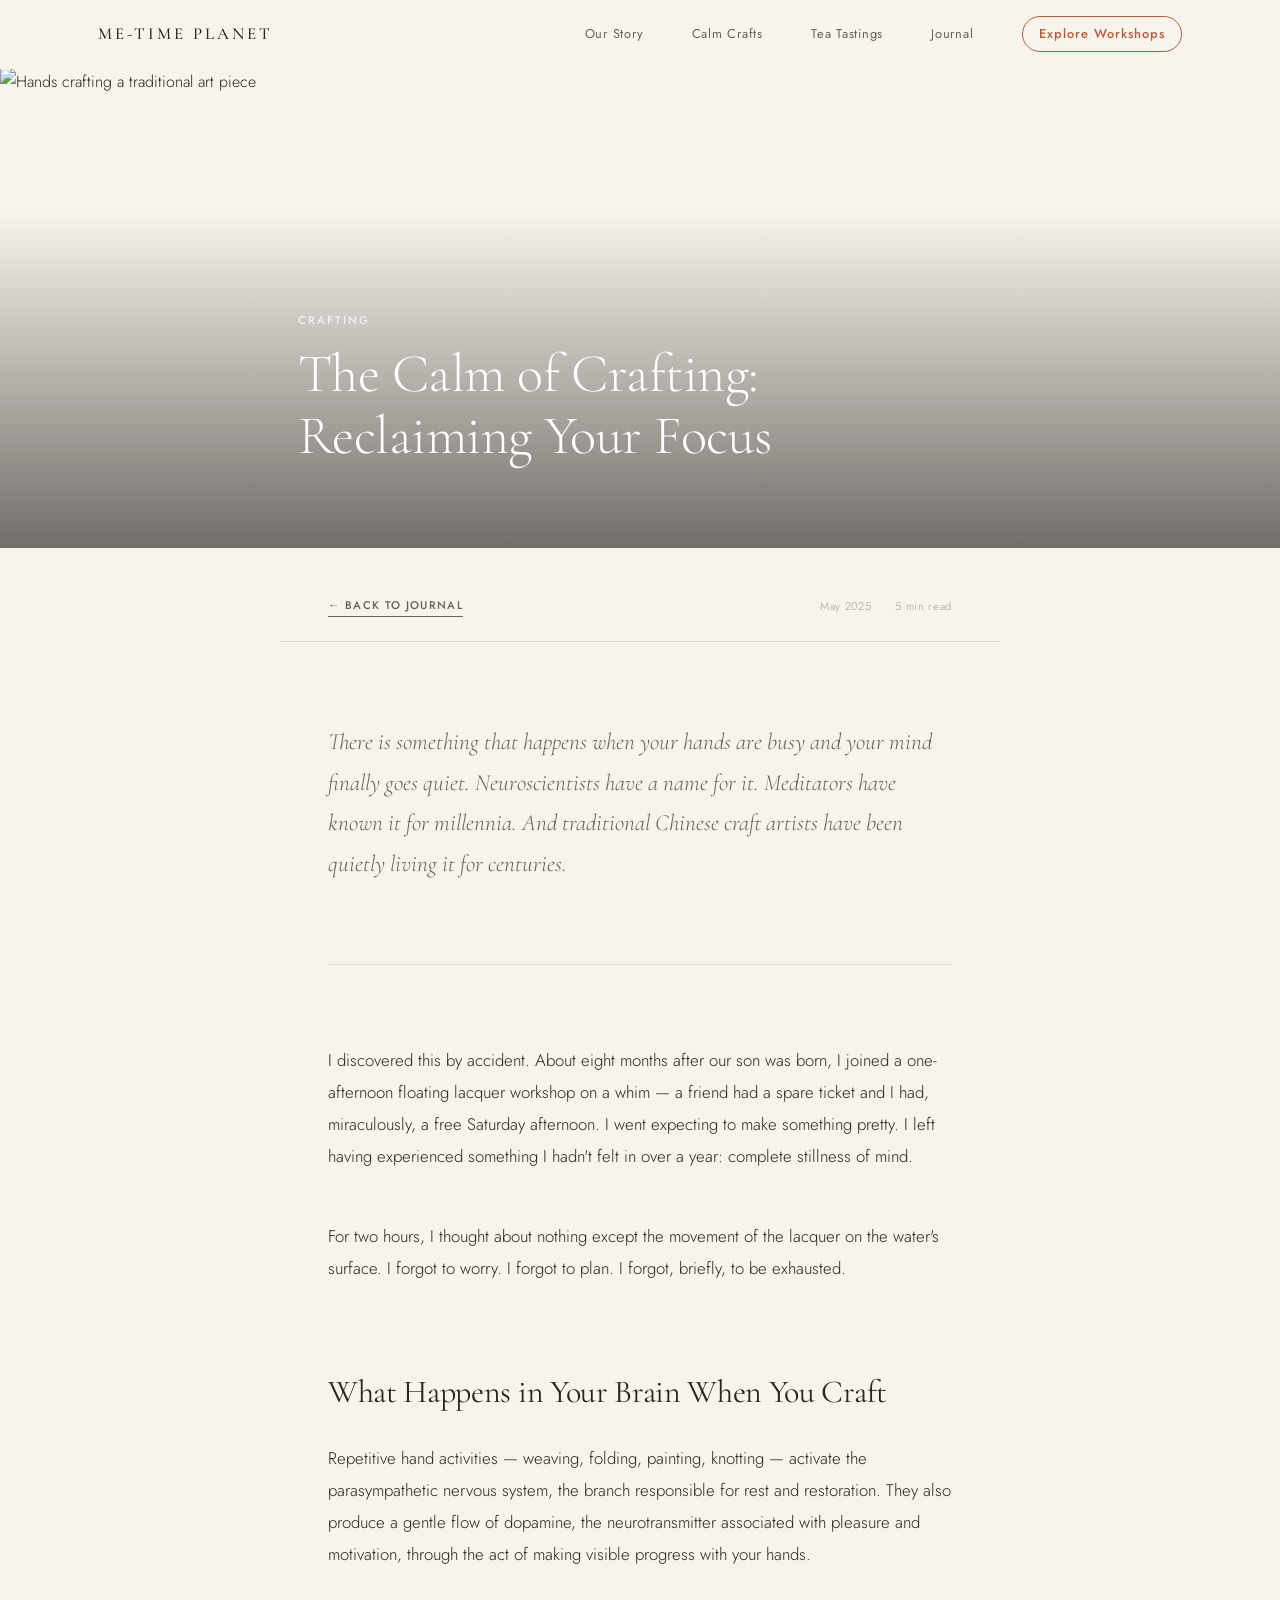
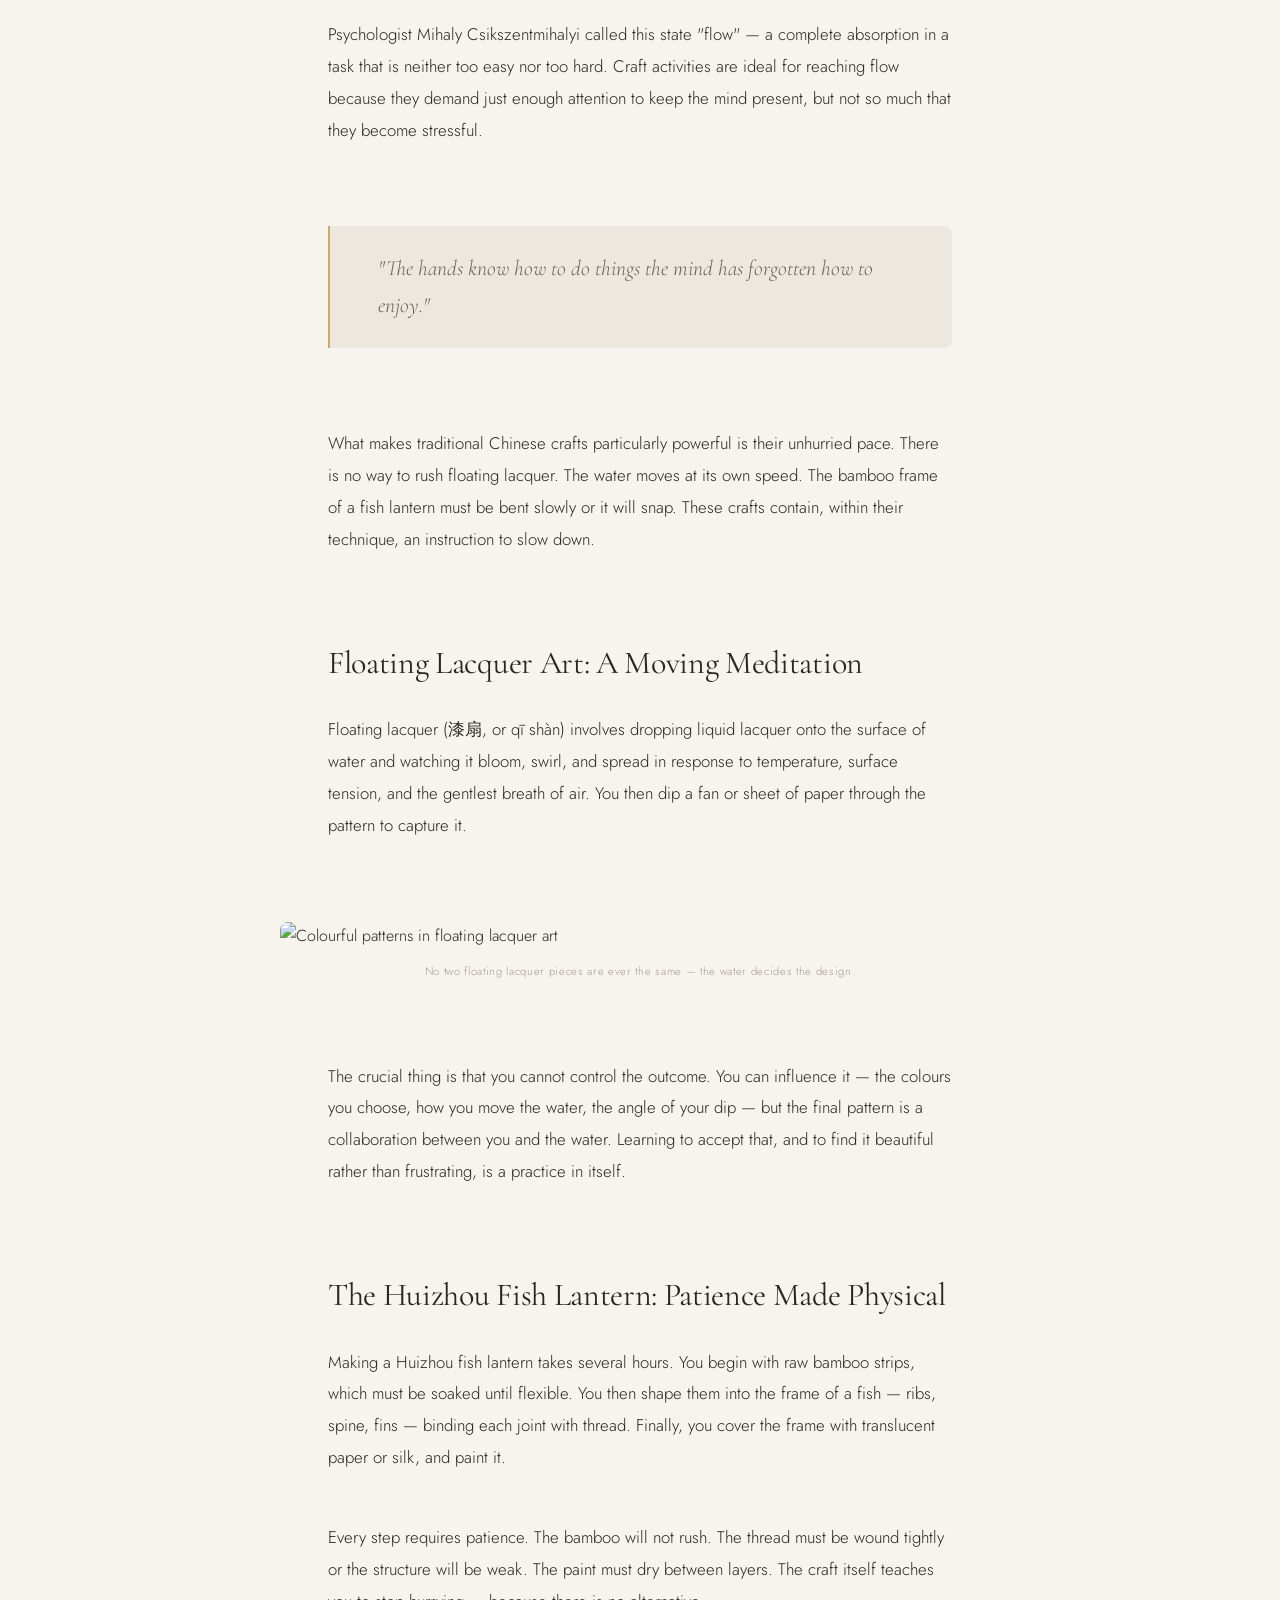
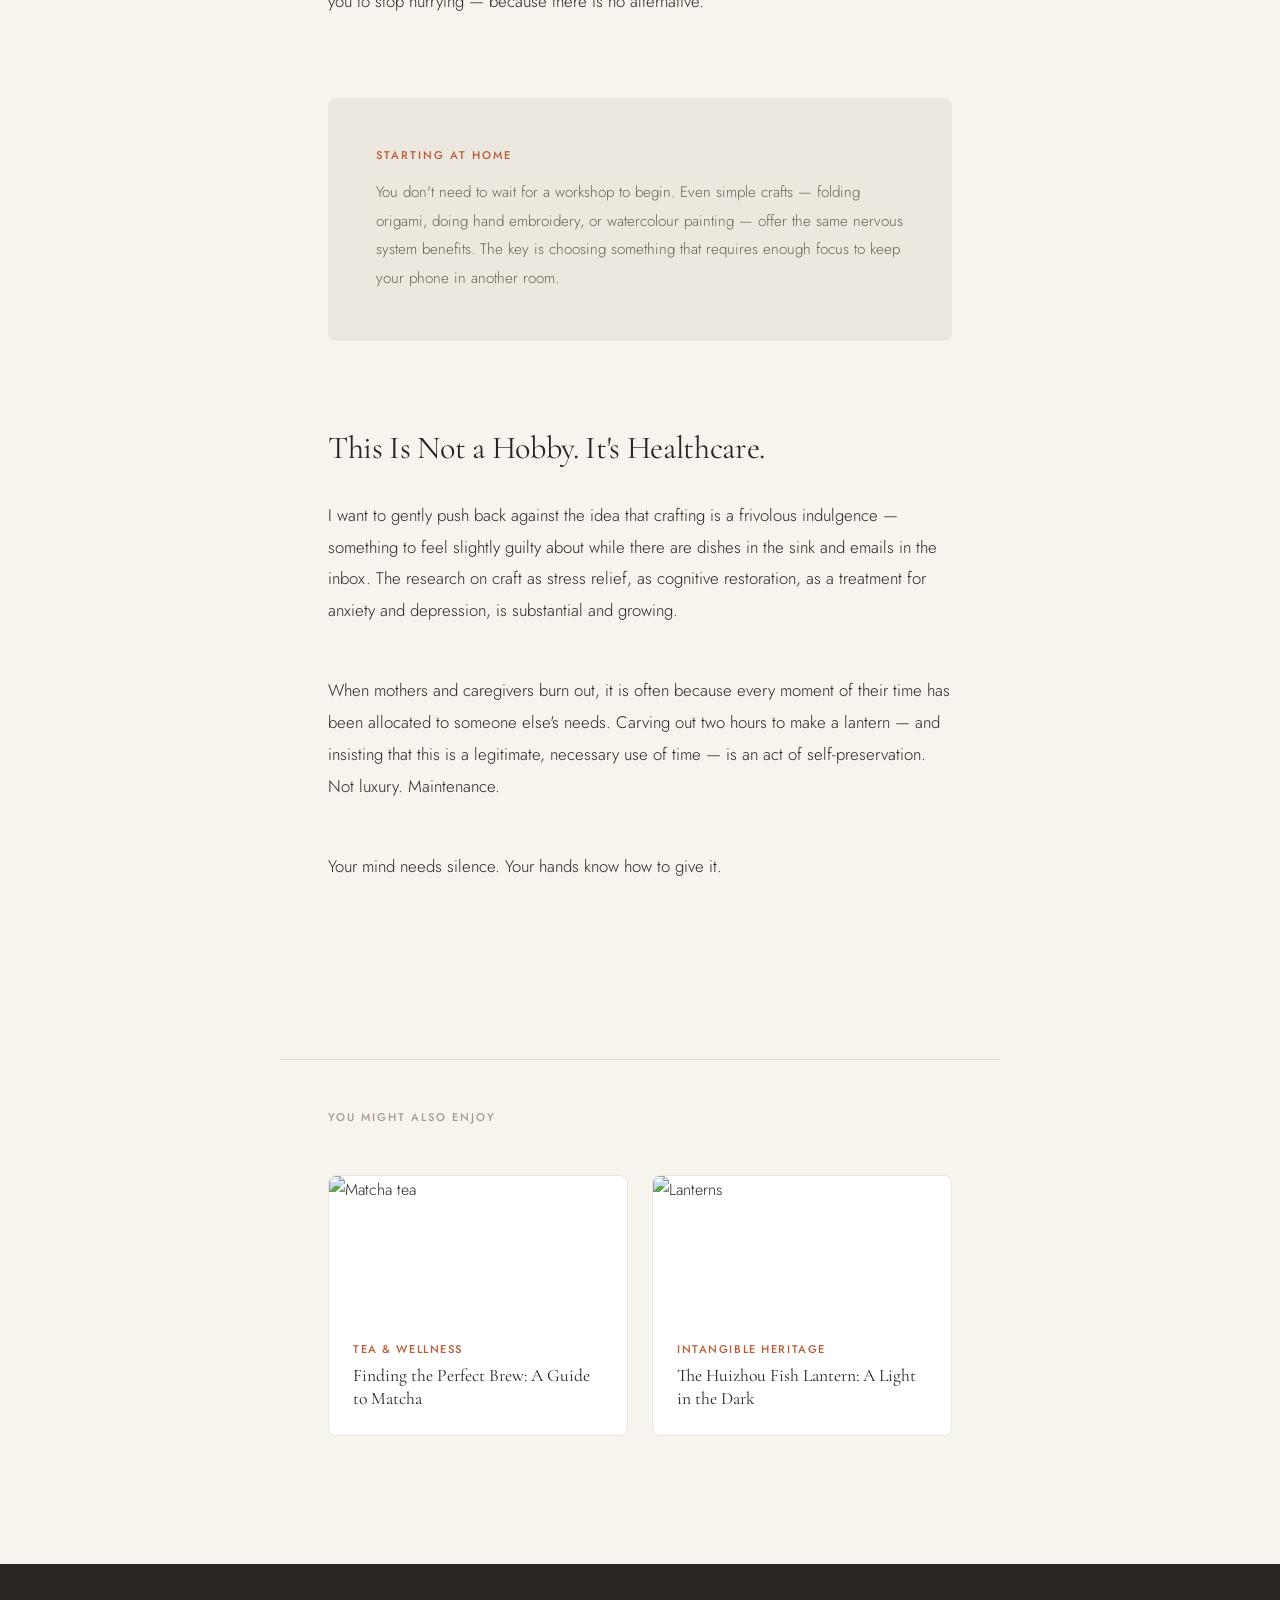
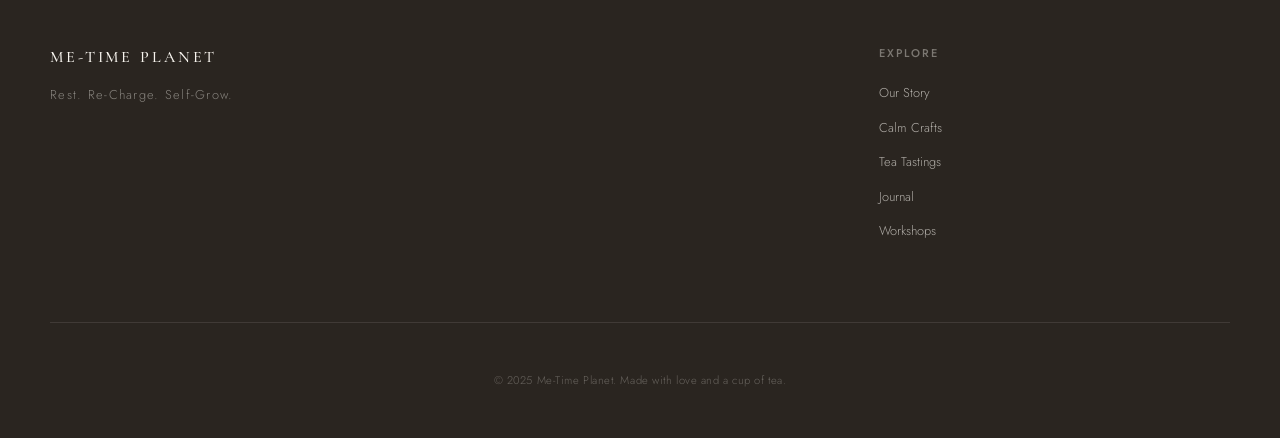
==== pages/article-crafting-focus.html @ e0c966a2 "added css, js and page files" ====
<!DOCTYPE html>
<html lang="en">
<head>
  <meta charset="UTF-8" />
  <meta name="viewport" content="width=device-width, initial-scale=1.0" />
  <title>The Calm of Crafting — Me-Time Planet</title>
  <link rel="stylesheet" href="../css/variables.css" />
  <link rel="stylesheet" href="../css/base.css" />
  <link rel="stylesheet" href="../css/nav.css" />
  <link rel="stylesheet" href="../css/article.css" />
  <link rel="stylesheet" href="../css/footer.css" />
  <link href="https://fonts.googleapis.com/css2?family=Cormorant+Garamond:ital,wght@0,300;0,400;0,500;1,300;1,400&family=Jost:wght@300;400;500&display=swap" rel="stylesheet" />
</head>
<body>

  <header class="site-header" id="site-header">
    <div class="header-inner">
      <a href="../index.html" class="logo">ME-TIME PLANET</a>
      <nav class="main-nav">
        <a href="our-story.html">Our Story</a>
        <a href="calm-crafts.html">Calm Crafts</a>
        <a href="tea-tastings.html">Tea Tastings</a>
        <a href="journal.html">Journal</a>
        <a href="workshops.html">Explore Workshops</a>
      </nav>
      <button class="nav-toggle" aria-label="Toggle menu" onclick="toggleMobileNav()">
        <span></span><span></span><span></span>
      </button>
    </div>
    <nav class="mobile-nav" id="mobile-nav">
      <a href="our-story.html">Our Story</a>
      <a href="calm-crafts.html">Calm Crafts</a>
      <a href="tea-tastings.html">Tea Tastings</a>
      <a href="journal.html">Journal</a>
      <a href="workshops.html">Explore Workshops</a>
    </nav>
  </header>

  <main>

    <section class="article-hero">
      <img class="article-hero__img"
        src="https://images.unsplash.com/photo-1578301978693-85fa9c0320b9?w=1400&q=80"
        alt="Hands crafting a traditional art piece" />
      <div class="article-hero__overlay"></div>
      <div class="article-hero__caption">
        <span class="journal-tag">Crafting</span>
        <h1>The Calm of Crafting:<br/>Reclaiming Your Focus</h1>
      </div>
    </section>

    <div class="article-meta">
      <a href="journal.html" class="article-meta__back">← Back to Journal</a>
      <span class="article-meta__date">May 2025</span>
      <span class="article-meta__read-time">5 min read</span>
    </div>

    <article class="article-body">

      <p class="lead">There is something that happens when your hands are busy and your mind finally goes quiet. Neuroscientists have a name for it. Meditators have known it for millennia. And traditional Chinese craft artists have been quietly living it for centuries.</p>

      <p>I discovered this by accident. About eight months after our son was born, I joined a one-afternoon floating lacquer workshop on a whim — a friend had a spare ticket and I had, miraculously, a free Saturday afternoon. I went expecting to make something pretty. I left having experienced something I hadn't felt in over a year: complete stillness of mind.</p>

      <p>For two hours, I thought about nothing except the movement of the lacquer on the water's surface. I forgot to worry. I forgot to plan. I forgot, briefly, to be exhausted.</p>

      <h2>What Happens in Your Brain When You Craft</h2>

      <p>Repetitive hand activities — weaving, folding, painting, knotting — activate the parasympathetic nervous system, the branch responsible for rest and restoration. They also produce a gentle flow of dopamine, the neurotransmitter associated with pleasure and motivation, through the act of making visible progress with your hands.</p>

      <p>Psychologist Mihaly Csikszentmihalyi called this state "flow" — a complete absorption in a task that is neither too easy nor too hard. Craft activities are ideal for reaching flow because they demand just enough attention to keep the mind present, but not so much that they become stressful.</p>

      <blockquote>
        <p>"The hands know how to do things the mind has forgotten how to enjoy."</p>
      </blockquote>

      <p>What makes traditional Chinese crafts particularly powerful is their unhurried pace. There is no way to rush floating lacquer. The water moves at its own speed. The bamboo frame of a fish lantern must be bent slowly or it will snap. These crafts contain, within their technique, an instruction to slow down.</p>

      <h2>Floating Lacquer Art: A Moving Meditation</h2>

      <p>Floating lacquer (漆扇, or qī shàn) involves dropping liquid lacquer onto the surface of water and watching it bloom, swirl, and spread in response to temperature, surface tension, and the gentlest breath of air. You then dip a fan or sheet of paper through the pattern to capture it.</p>

      <figure class="article-img">
        <img src="https://images.unsplash.com/photo-1602143407151-7111542de6e8?w=1200&q=80" alt="Colourful patterns in floating lacquer art" />
        <figcaption>No two floating lacquer pieces are ever the same — the water decides the design.</figcaption>
      </figure>

      <p>The crucial thing is that you cannot control the outcome. You can influence it — the colours you choose, how you move the water, the angle of your dip — but the final pattern is a collaboration between you and the water. Learning to accept that, and to find it beautiful rather than frustrating, is a practice in itself.</p>

      <h2>The Huizhou Fish Lantern: Patience Made Physical</h2>

      <p>Making a Huizhou fish lantern takes several hours. You begin with raw bamboo strips, which must be soaked until flexible. You then shape them into the frame of a fish — ribs, spine, fins — binding each joint with thread. Finally, you cover the frame with translucent paper or silk, and paint it.</p>

      <p>Every step requires patience. The bamboo will not rush. The thread must be wound tightly or the structure will be weak. The paint must dry between layers. The craft itself teaches you to stop hurrying — because there is no alternative.</p>

      <div class="tip-box">
        <span class="tip-label">Starting at home</span>
        <p>You don't need to wait for a workshop to begin. Even simple crafts — folding origami, doing hand embroidery, or watercolour painting — offer the same nervous system benefits. The key is choosing something that requires enough focus to keep your phone in another room.</p>
      </div>

      <h2>This Is Not a Hobby. It's Healthcare.</h2>

      <p>I want to gently push back against the idea that crafting is a frivolous indulgence — something to feel slightly guilty about while there are dishes in the sink and emails in the inbox. The research on craft as stress relief, as cognitive restoration, as a treatment for anxiety and depression, is substantial and growing.</p>

      <p>When mothers and caregivers burn out, it is often because every moment of their time has been allocated to someone else's needs. Carving out two hours to make a lantern — and insisting that this is a legitimate, necessary use of time — is an act of self-preservation. Not luxury. Maintenance.</p>

      <p>Your mind needs silence. Your hands know how to give it.</p>

    </article>

    <div class="article-end">
      <span class="article-end__label">You might also enjoy</span>
      <div class="related-grid">
        <article class="related-card">
          <a href="article-matcha.html">
            <img src="https://images.unsplash.com/photo-1515823662972-da6a2e4d3002?w=500&q=80" alt="Matcha tea" />
            <div class="related-card__body">
              <span class="related-card__tag">Tea &amp; Wellness</span>
              <h4>Finding the Perfect Brew: A Guide to Matcha</h4>
            </div>
          </a>
        </article>
        <article class="related-card">
          <a href="article-fish-lantern.html">
            <img src="https://images.unsplash.com/photo-1533038590840-1cde6e668a91?w=500&q=80" alt="Lanterns" />
            <div class="related-card__body">
              <span class="related-card__tag">Intangible Heritage</span>
              <h4>The Huizhou Fish Lantern: A Light in the Dark</h4>
            </div>
          </a>
        </article>
      </div>
    </div>

  </main>

  <footer class="site-footer">
    <div class="footer-inner">
      <div class="footer-brand">
        <p class="logo">ME-TIME PLANET</p>
        <p class="footer-tagline">Rest. Re-Charge. Self-Grow.</p>
      </div>
      <div class="footer-links">
        <div class="footer-col">
          <p class="footer-col-title">Explore</p>
          <a href="our-story.html">Our Story</a>
          <a href="calm-crafts.html">Calm Crafts</a>
          <a href="tea-tastings.html">Tea Tastings</a>
          <a href="journal.html">Journal</a>
          <a href="workshops.html">Workshops</a>
        </div>
      </div>
    </div>
    <div class="footer-bottom">
      <p>© 2025 Me-Time Planet. Made with love and a cup of tea.</p>
    </div>
  </footer>

  <script src="../js/main.js"></script>
</body>
</html>
---- css/variables.css ----
/* ============================================
   DESIGN TOKENS — Me-Time Planet
   Warm organic editorial aesthetic
============================================ */

:root {
  /* Color Palette */
  --color-paper:     #F7F4EE;
  --color-paper-2:   #EDE8DF;
  --color-paper-3:   #E3DDD3;
  --color-ink:       #2A2520;
  --color-ink-muted: #6B6057;
  --color-ink-faint: #A49A90;
  --color-accent:    #B85C38;       /* terracotta */
  --color-accent-2:  #7A9E7E;       /* sage green */
  --color-gold:      #C9A96E;       /* warm gold */
  --color-white:     #FFFFFF;

  /* Typography */
  --font-display:  'Cormorant Garamond', Georgia, serif;
  --font-body:     'Jost', 'Helvetica Neue', sans-serif;

  /* Font sizes (fluid-ish) */
  --text-xs:    0.7rem;
  --text-sm:    0.8rem;
  --text-base:  0.95rem;
  --text-md:    1.1rem;
  --text-lg:    1.4rem;
  --text-xl:    2rem;
  --text-2xl:   2.8rem;
  --text-3xl:   3.8rem;
  --text-hero:  clamp(2.8rem, 5vw, 4.5rem);

  /* Spacing */
  --space-xs:  0.4rem;
  --space-sm:  0.8rem;
  --space-md:  1.5rem;
  --space-lg:  3rem;
  --space-xl:  5rem;
  --space-2xl: 8rem;

  /* Layout */
  --max-width:       1180px;
  --max-width-narrow: 720px;
  --nav-height:      68px;

  /* Borders */
  --radius-sm: 4px;
  --radius-md: 8px;
  --radius-lg: 16px;
  --radius-pill: 999px;

  /* Transitions */
  --transition-fast:   0.15s ease;
  --transition-base:   0.3s ease;
  --transition-slow:   0.6s cubic-bezier(0.16, 1, 0.3, 1);

  /* Shadows */
  --shadow-sm:  0 2px 8px rgba(42, 37, 32, 0.08);
  --shadow-md:  0 6px 24px rgba(42, 37, 32, 0.12);
  --shadow-lg:  0 16px 48px rgba(42, 37, 32, 0.16);
}
---- css/base.css ----
/* ============================================
   BASE — Resets, typography, global utilities
============================================ */

*, *::before, *::after {
  box-sizing: border-box;
  margin: 0;
  padding: 0;
}

html {
  font-size: 16px;
  scroll-behavior: smooth;
  -webkit-font-smoothing: antialiased;
}

body {
  background-color: var(--color-paper);
  color: var(--color-ink);
  font-family: var(--font-body);
  font-weight: 300;
  line-height: 1.7;
  overflow-x: hidden;
}

img {
  display: block;
  max-width: 100%;
  height: auto;
}

a {
  color: inherit;
  text-decoration: none;
}

/* ────────────────────────────────────────────
   Layout Containers
──────────────────────────────────────────── */
.container {
  width: 100%;
  max-width: var(--max-width);
  margin: 0 auto;
  padding: 0 var(--space-lg);
}

.container-narrow {
  width: 100%;
  max-width: var(--max-width-narrow);
  margin: 0 auto;
  padding: 0 var(--space-lg);
}

.center { text-align: center; }

/* ────────────────────────────────────────────
   Buttons
──────────────────────────────────────────── */
.btn {
  display: inline-block;
  font-family: var(--font-body);
  font-size: var(--text-xs);
  font-weight: 500;
  letter-spacing: 0.15em;
  text-transform: uppercase;
  padding: 0.75rem 1.8rem;
  border-radius: var(--radius-pill);
  border: 1.5px solid transparent;
  cursor: pointer;
  transition: all var(--transition-base);
  white-space: nowrap;
}

.btn-primary {
  background: var(--color-accent);
  color: var(--color-white);
  border-color: var(--color-accent);
}
.btn-primary:hover {
  background: #9e4d2e;
  border-color: #9e4d2e;
  transform: translateY(-1px);
  box-shadow: var(--shadow-md);
}

.btn-outline {
  background: transparent;
  color: var(--color-ink);
  border-color: var(--color-ink);
}
.btn-outline:hover {
  background: var(--color-ink);
  color: var(--color-paper);
  transform: translateY(-1px);
}

.btn-ghost {
  background: transparent;
  color: var(--color-ink);
  border-color: var(--color-ink-muted);
}
.btn-ghost:hover {
  border-color: var(--color-ink);
  transform: translateY(-1px);
}

/* ────────────────────────────────────────────
   Typography Utilities
──────────────────────────────────────────── */
.eyebrow-label {
  display: block;
  font-family: var(--font-body);
  font-size: var(--text-xs);
  font-weight: 500;
  letter-spacing: 0.2em;
  text-transform: uppercase;
  color: var(--color-ink-muted);
  margin-bottom: var(--space-sm);
}

.link-underline {
  font-size: var(--text-sm);
  font-weight: 400;
  letter-spacing: 0.05em;
  color: var(--color-ink-muted);
  border-bottom: 1px solid currentColor;
  padding-bottom: 1px;
  transition: color var(--transition-fast);
}
.link-underline:hover { color: var(--color-ink); }

/* ────────────────────────────────────────────
   Section Headers
──────────────────────────────────────────── */
.section-header {
  display: flex;
  align-items: baseline;
  gap: var(--space-md);
  margin-bottom: var(--space-lg);
  border-bottom: 1px solid var(--color-paper-3);
  padding-bottom: var(--space-md);
}

.section-title {
  font-family: var(--font-display);
  font-size: var(--text-2xl);
  font-weight: 400;
  letter-spacing: -0.01em;
  flex: 1;
}

.section-subtitle {
  font-size: var(--text-sm);
  color: var(--color-ink-muted);
  font-style: italic;
}

/* ────────────────────────────────────────────
   Page Entrance Animation
──────────────────────────────────────────── */
@keyframes fadeUp {
  from { opacity: 0; transform: translateY(20px); }
  to   { opacity: 1; transform: translateY(0); }
}

.fade-up {
  opacity: 0;
  animation: fadeUp 0.8s var(--transition-slow) forwards;
}
.fade-up--delay-1 { animation-delay: 0.1s; }
.fade-up--delay-2 { animation-delay: 0.25s; }
.fade-up--delay-3 { animation-delay: 0.4s; }

/* ────────────────────────────────────────────
   Responsive
──────────────────────────────────────────── */
@media (max-width: 768px) {
  .container, .container-narrow {
    padding: 0 var(--space-md);
  }

  .section-header {
    flex-direction: column;
    gap: var(--space-xs);
  }
}
---- css/nav.css ----
/* ============================================
   NAVIGATION
============================================ */

.site-header {
  position: fixed;
  top: 0;
  left: 0;
  right: 0;
  z-index: 100;
  background: var(--color-paper);
  border-bottom: 1px solid transparent;
  transition: border-color var(--transition-base), box-shadow var(--transition-base), background var(--transition-base);
}

.site-header.scrolled {
  border-bottom-color: var(--color-paper-3);
  box-shadow: var(--shadow-sm);
}

.header-inner {
  max-width: var(--max-width);
  margin: 0 auto;
  padding: 0 var(--space-lg);
  height: var(--nav-height);
  display: flex;
  align-items: center;
  gap: var(--space-lg);
}

/* Logo */
.logo {
  font-family: var(--font-display);
  font-size: 1.05rem;
  font-weight: 500;
  letter-spacing: 0.18em;
  color: var(--color-ink);
  white-space: nowrap;
  flex-shrink: 0;
  transition: opacity var(--transition-fast);
}
.logo:hover { opacity: 0.7; }

/* Desktop Nav */
.main-nav {
  display: flex;
  align-items: center;
  gap: var(--space-lg);
  margin-left: auto;
}

.main-nav a {
  font-size: var(--text-sm);
  font-weight: 400;
  letter-spacing: 0.06em;
  color: var(--color-ink-muted);
  position: relative;
  transition: color var(--transition-fast);
}

.main-nav a::after {
  content: '';
  position: absolute;
  bottom: -3px;
  left: 0;
  right: 0;
  height: 1px;
  background: var(--color-accent);
  transform: scaleX(0);
  transform-origin: left;
  transition: transform var(--transition-base);
}

.main-nav a:hover {
  color: var(--color-ink);
}
.main-nav a:hover::after {
  transform: scaleX(1);
}

/* Last nav item — styled like a button */
.main-nav a:last-child {
  color: var(--color-accent);
  font-weight: 500;
  border: 1px solid var(--color-accent);
  padding: 0.4rem 1rem;
  border-radius: var(--radius-pill);
  letter-spacing: 0.08em;
}
.main-nav a:last-child::after { display: none; }
.main-nav a:last-child:hover {
  background: var(--color-accent);
  color: var(--color-white);
}

/* Mobile Toggle */
.nav-toggle {
  display: none;
  flex-direction: column;
  gap: 5px;
  background: none;
  border: none;
  cursor: pointer;
  padding: 6px;
  margin-left: auto;
}
.nav-toggle span {
  display: block;
  width: 22px;
  height: 1.5px;
  background: var(--color-ink);
  transition: transform var(--transition-base), opacity var(--transition-base);
}

/* Mobile Nav */
.mobile-nav {
  display: none;
  flex-direction: column;
  padding: var(--space-md) var(--space-lg) var(--space-lg);
  background: var(--color-paper);
  border-top: 1px solid var(--color-paper-3);
  gap: var(--space-md);
}

.mobile-nav a {
  font-size: var(--text-md);
  font-weight: 300;
  color: var(--color-ink-muted);
  letter-spacing: 0.04em;
  border-bottom: 1px solid var(--color-paper-2);
  padding-bottom: var(--space-md);
}
.mobile-nav a:last-child { border-bottom: none; }

.mobile-nav.open {
  display: flex;
}

/* Responsive */
@media (max-width: 860px) {
  .main-nav { display: none; }
  .nav-toggle { display: flex; }
}
---- css/article.css ----
/* ============================================
   ARTICLE — Long-form reading layout
============================================ */

/* ─── Hero ─── */
.article-hero {
  margin-top: var(--nav-height);
  position: relative;
  height: 480px;
  overflow: hidden;
}

.article-hero__img {
  width: 100%;
  height: 100%;
  object-fit: cover;
  object-position: center 40%;
}

.article-hero__overlay {
  position: absolute;
  inset: 0;
  background: linear-gradient(
    to bottom,
    rgba(42,37,32,0.0) 30%,
    rgba(42,37,32,0.65) 100%
  );
}

.article-hero__caption {
  position: absolute;
  bottom: 0;
  left: 0;
  right: 0;
  padding: var(--space-xl) var(--space-lg);
  max-width: 780px;
  margin: 0 auto;
}

.article-hero__caption .journal-tag {
  display: inline-block;
  font-size: var(--text-xs);
  font-weight: 500;
  letter-spacing: 0.18em;
  text-transform: uppercase;
  color: rgba(255,255,255,0.75);
  margin-bottom: var(--space-sm);
}

.article-hero__caption h1 {
  font-family: var(--font-display);
  font-size: clamp(2rem, 4.5vw, 3.4rem);
  font-weight: 300;
  color: var(--color-white);
  line-height: 1.15;
  letter-spacing: -0.01em;
}

/* ─── Meta bar ─── */
.article-meta {
  max-width: 720px;
  margin: 0 auto;
  padding: var(--space-lg) var(--space-lg) 0;
  display: flex;
  align-items: center;
  gap: var(--space-md);
  border-bottom: 1px solid var(--color-paper-3);
  padding-bottom: var(--space-md);
  flex-wrap: wrap;
}

.article-meta__back {
  font-size: var(--text-xs);
  font-weight: 500;
  letter-spacing: 0.12em;
  text-transform: uppercase;
  color: var(--color-ink-muted);
  border-bottom: 1px solid currentColor;
  padding-bottom: 1px;
  transition: color var(--transition-fast);
  margin-right: auto;
}
.article-meta__back:hover { color: var(--color-ink); }

.article-meta__date,
.article-meta__read-time {
  font-size: var(--text-xs);
  color: var(--color-ink-faint);
  letter-spacing: 0.06em;
}

/* ─── Article body ─── */
.article-body {
  max-width: 720px;
  margin: 0 auto;
  padding: var(--space-xl) var(--space-lg) var(--space-2xl);
}

/* Lead paragraph */
.article-body .lead {
  font-family: var(--font-display);
  font-size: clamp(1.15rem, 2vw, 1.45rem);
  font-weight: 300;
  font-style: italic;
  color: var(--color-ink-muted);
  line-height: 1.75;
  margin-bottom: var(--space-xl);
  padding-bottom: var(--space-xl);
  border-bottom: 1px solid var(--color-paper-3);
}

/* Body copy */
.article-body p {
  font-size: 1.05rem;
  line-height: 1.9;
  color: var(--color-ink);
  margin-bottom: var(--space-lg);
  font-weight: 300;
}

/* Headings within article */
.article-body h2 {
  font-family: var(--font-display);
  font-size: clamp(1.5rem, 3vw, 2rem);
  font-weight: 400;
  color: var(--color-ink);
  margin: var(--space-xl) 0 var(--space-md);
  letter-spacing: -0.01em;
}

.article-body h3 {
  font-family: var(--font-display);
  font-size: 1.3rem;
  font-weight: 400;
  color: var(--color-ink);
  margin: var(--space-lg) 0 var(--space-sm);
}

/* Pull quote */
.article-body blockquote {
  border-left: 2px solid var(--color-gold);
  margin: var(--space-xl) 0;
  padding: var(--space-md) var(--space-lg);
  background: var(--color-paper-2);
  border-radius: 0 var(--radius-md) var(--radius-md) 0;
}

.article-body blockquote p {
  font-family: var(--font-display);
  font-size: clamp(1.1rem, 2vw, 1.35rem);
  font-style: italic;
  color: var(--color-ink-muted);
  margin-bottom: 0;
  line-height: 1.7;
}

/* Inline images */
.article-body .article-img {
  margin: var(--space-xl) calc(-1 * var(--space-lg));
  border-radius: var(--radius-md);
  overflow: hidden;
}
.article-body .article-img img {
  width: 100%;
  max-height: 480px;
  object-fit: cover;
}
.article-body .article-img figcaption {
  text-align: center;
  font-size: var(--text-xs);
  color: var(--color-ink-faint);
  letter-spacing: 0.06em;
  margin-top: var(--space-sm);
  padding: 0 var(--space-lg);
}

/* Tip box */
.article-body .tip-box {
  background: var(--color-paper-2);
  border-radius: var(--radius-md);
  padding: var(--space-lg);
  margin: var(--space-xl) 0;
}
.article-body .tip-box .tip-label {
  display: block;
  font-size: var(--text-xs);
  font-weight: 500;
  letter-spacing: 0.18em;
  text-transform: uppercase;
  color: var(--color-accent);
  margin-bottom: var(--space-sm);
}
.article-body .tip-box p {
  margin-bottom: 0;
  color: var(--color-ink-muted);
  font-size: var(--text-base);
}

/* ─── Article footer / related ─── */
.article-end {
  max-width: 720px;
  margin: 0 auto;
  padding: var(--space-lg) var(--space-lg) var(--space-2xl);
  border-top: 1px solid var(--color-paper-3);
}

.article-end__label {
  font-size: var(--text-xs);
  font-weight: 500;
  letter-spacing: 0.18em;
  text-transform: uppercase;
  color: var(--color-ink-faint);
  margin-bottom: var(--space-lg);
  display: block;
}

.related-grid {
  display: grid;
  grid-template-columns: 1fr 1fr;
  gap: var(--space-md);
}

.related-card {
  background: var(--color-white);
  border: 1px solid var(--color-paper-2);
  border-radius: var(--radius-md);
  overflow: hidden;
  transition: box-shadow var(--transition-base), transform var(--transition-base);
}
.related-card:hover {
  box-shadow: var(--shadow-md);
  transform: translateY(-3px);
}
.related-card a {
  display: flex;
  flex-direction: column;
  height: 100%;
}
.related-card img {
  width: 100%;
  height: 140px;
  object-fit: cover;
  transition: transform 0.5s ease;
}
.related-card:hover img { transform: scale(1.04); }
.related-card__body {
  padding: var(--space-md);
}
.related-card__tag {
  display: block;
  font-size: var(--text-xs);
  font-weight: 500;
  letter-spacing: 0.14em;
  text-transform: uppercase;
  color: var(--color-accent);
  margin-bottom: var(--space-xs);
}
.related-card__body h4 {
  font-family: var(--font-display);
  font-size: 1.1rem;
  font-weight: 400;
  color: var(--color-ink);
  line-height: 1.3;
}

/* ─── Responsive ─── */
@media (max-width: 768px) {
  .article-hero { height: 360px; }
  .article-hero__caption { padding: var(--space-lg) var(--space-md); }
  .article-body { padding: var(--space-lg) var(--space-md) var(--space-xl); }
  .article-body .article-img { margin: var(--space-lg) 0; }
  .article-meta { padding: var(--space-md) var(--space-md) 0; }
  .article-end { padding: var(--space-lg) var(--space-md) var(--space-xl); }
  .related-grid { grid-template-columns: 1fr; }
}
---- css/footer.css ----
/* ============================================
   FOOTER
============================================ */

.site-footer {
  background: var(--color-ink);
  color: rgba(247, 244, 238, 0.75);
  padding: var(--space-xl) var(--space-lg) var(--space-lg);
}

.footer-inner {
  max-width: var(--max-width);
  margin: 0 auto;
  display: grid;
  grid-template-columns: 2fr 1fr;
  gap: var(--space-2xl);
  padding-bottom: var(--space-xl);
  border-bottom: 1px solid rgba(247, 244, 238, 0.1);
  margin-bottom: var(--space-lg);
}

/* Brand */
.footer-brand .logo {
  font-family: var(--font-display);
  font-size: 1rem;
  font-weight: 500;
  letter-spacing: 0.18em;
  color: var(--color-paper);
  margin-bottom: var(--space-sm);
}

.footer-tagline {
  font-size: var(--text-sm);
  color: rgba(247, 244, 238, 0.45);
  letter-spacing: 0.1em;
  margin-bottom: var(--space-lg);
}

.footer-social {
  display: flex;
  gap: var(--space-md);
}

.footer-social a {
  display: flex;
  align-items: center;
  justify-content: center;
  width: 36px;
  height: 36px;
  border-radius: 50%;
  border: 1px solid rgba(247, 244, 238, 0.2);
  color: rgba(247, 244, 238, 0.7);
  transition: all var(--transition-base);
}

.footer-social a:hover {
  border-color: var(--color-gold);
  color: var(--color-gold);
}

/* Links */
.footer-links {
  display: flex;
  gap: var(--space-xl);
}

.footer-col {
  display: flex;
  flex-direction: column;
  gap: var(--space-sm);
}

.footer-col-title {
  font-size: var(--text-xs);
  font-weight: 500;
  letter-spacing: 0.18em;
  text-transform: uppercase;
  color: rgba(247, 244, 238, 0.4);
  margin-bottom: var(--space-xs);
}

.footer-col a {
  font-size: var(--text-sm);
  color: rgba(247, 244, 238, 0.65);
  transition: color var(--transition-fast);
}
.footer-col a:hover { color: var(--color-paper); }

/* Bottom bar */
.footer-bottom {
  max-width: var(--max-width);
  margin: 0 auto;
  text-align: center;
  font-size: var(--text-xs);
  color: rgba(247, 244, 238, 0.3);
  letter-spacing: 0.05em;
}

/* Responsive */
@media (max-width: 768px) {
  .footer-inner {
    grid-template-columns: 1fr;
    gap: var(--space-xl);
  }
  .footer-links {
    gap: var(--space-lg);
  }
  .site-footer {
    padding: var(--space-lg) var(--space-md);
  }
}
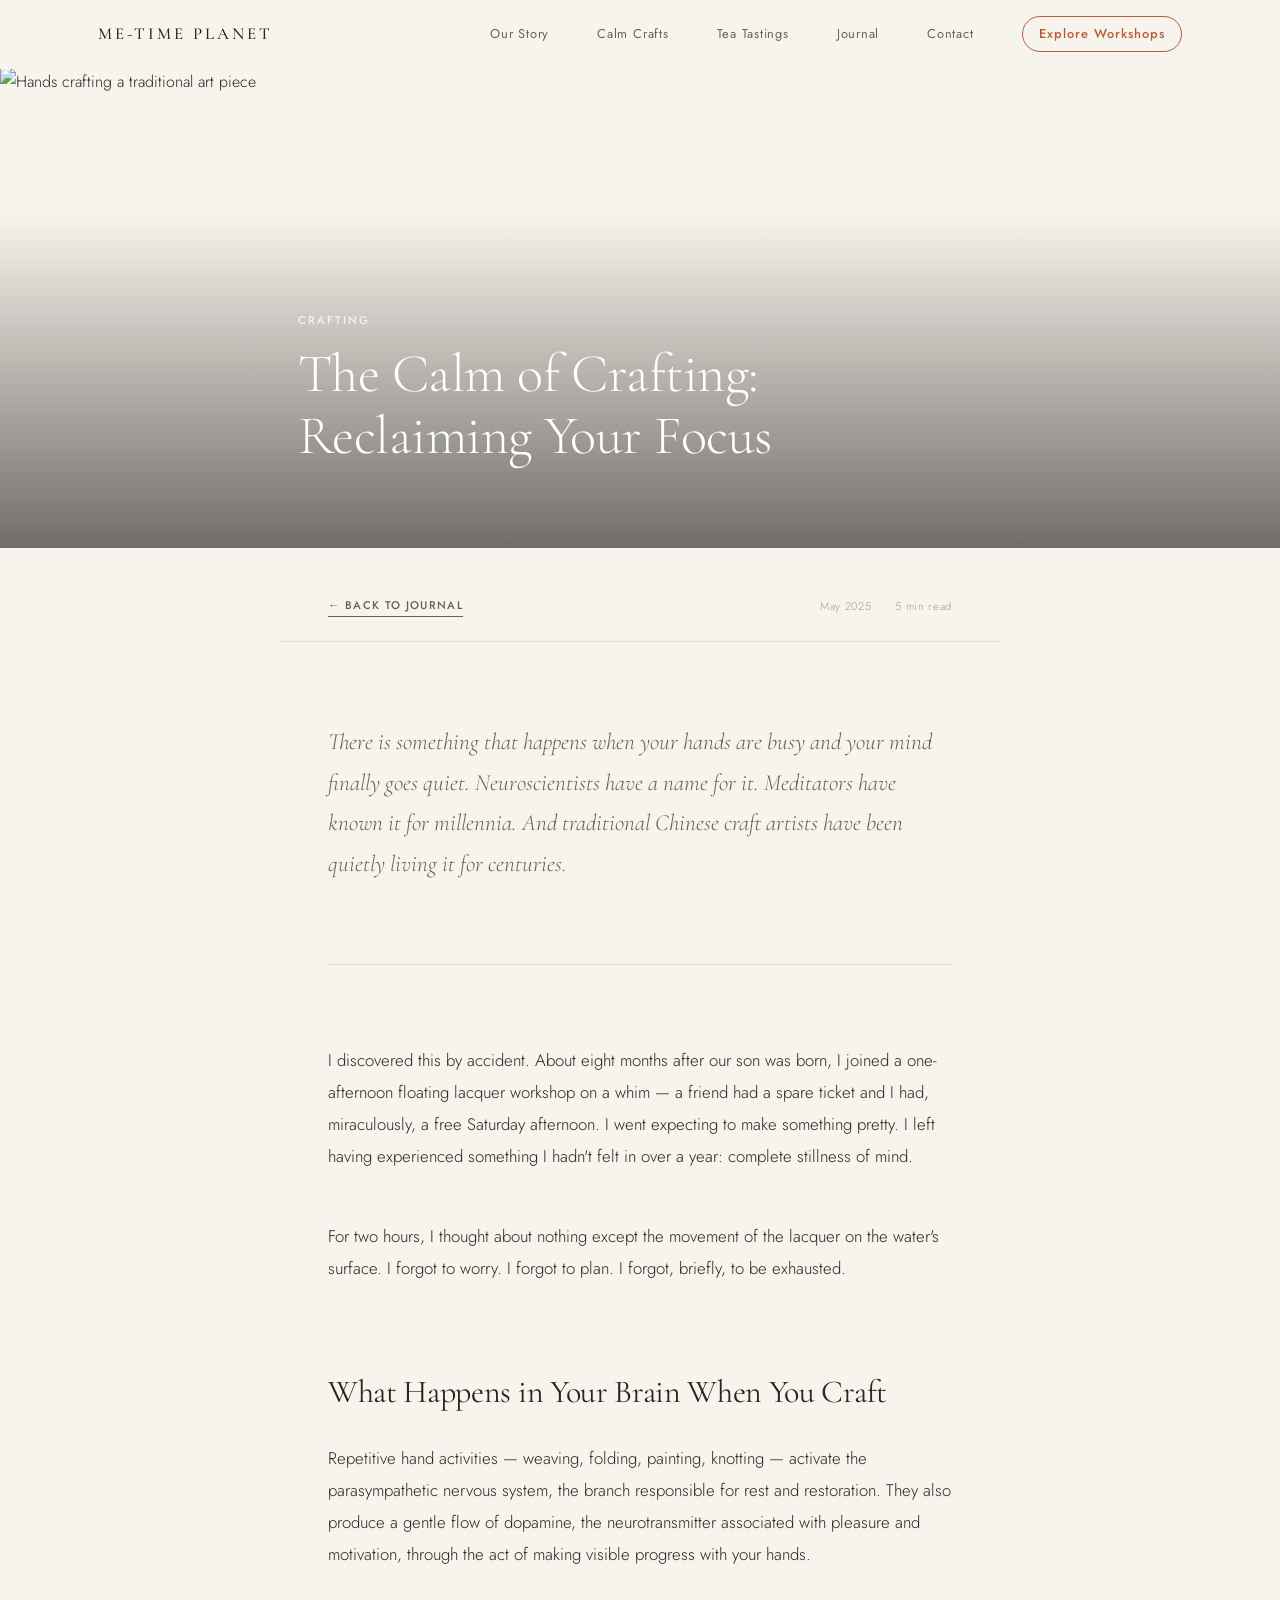
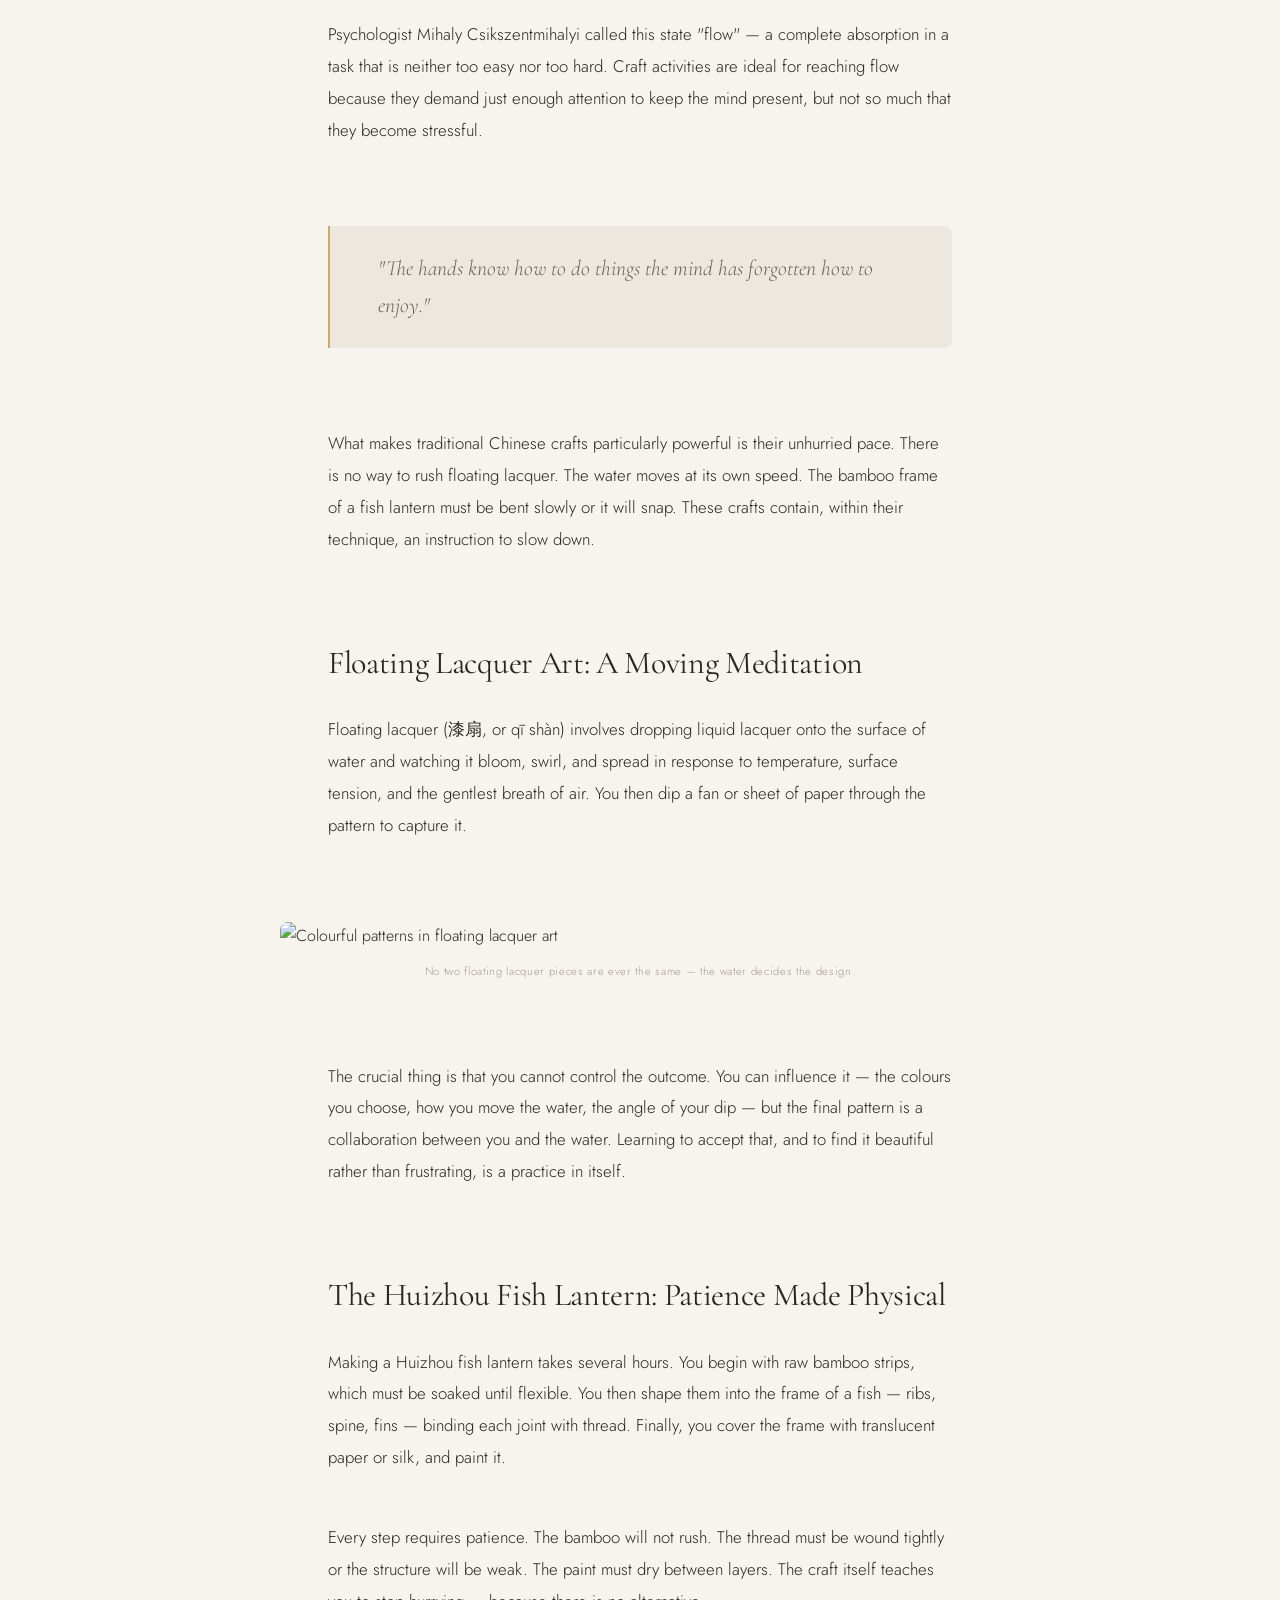
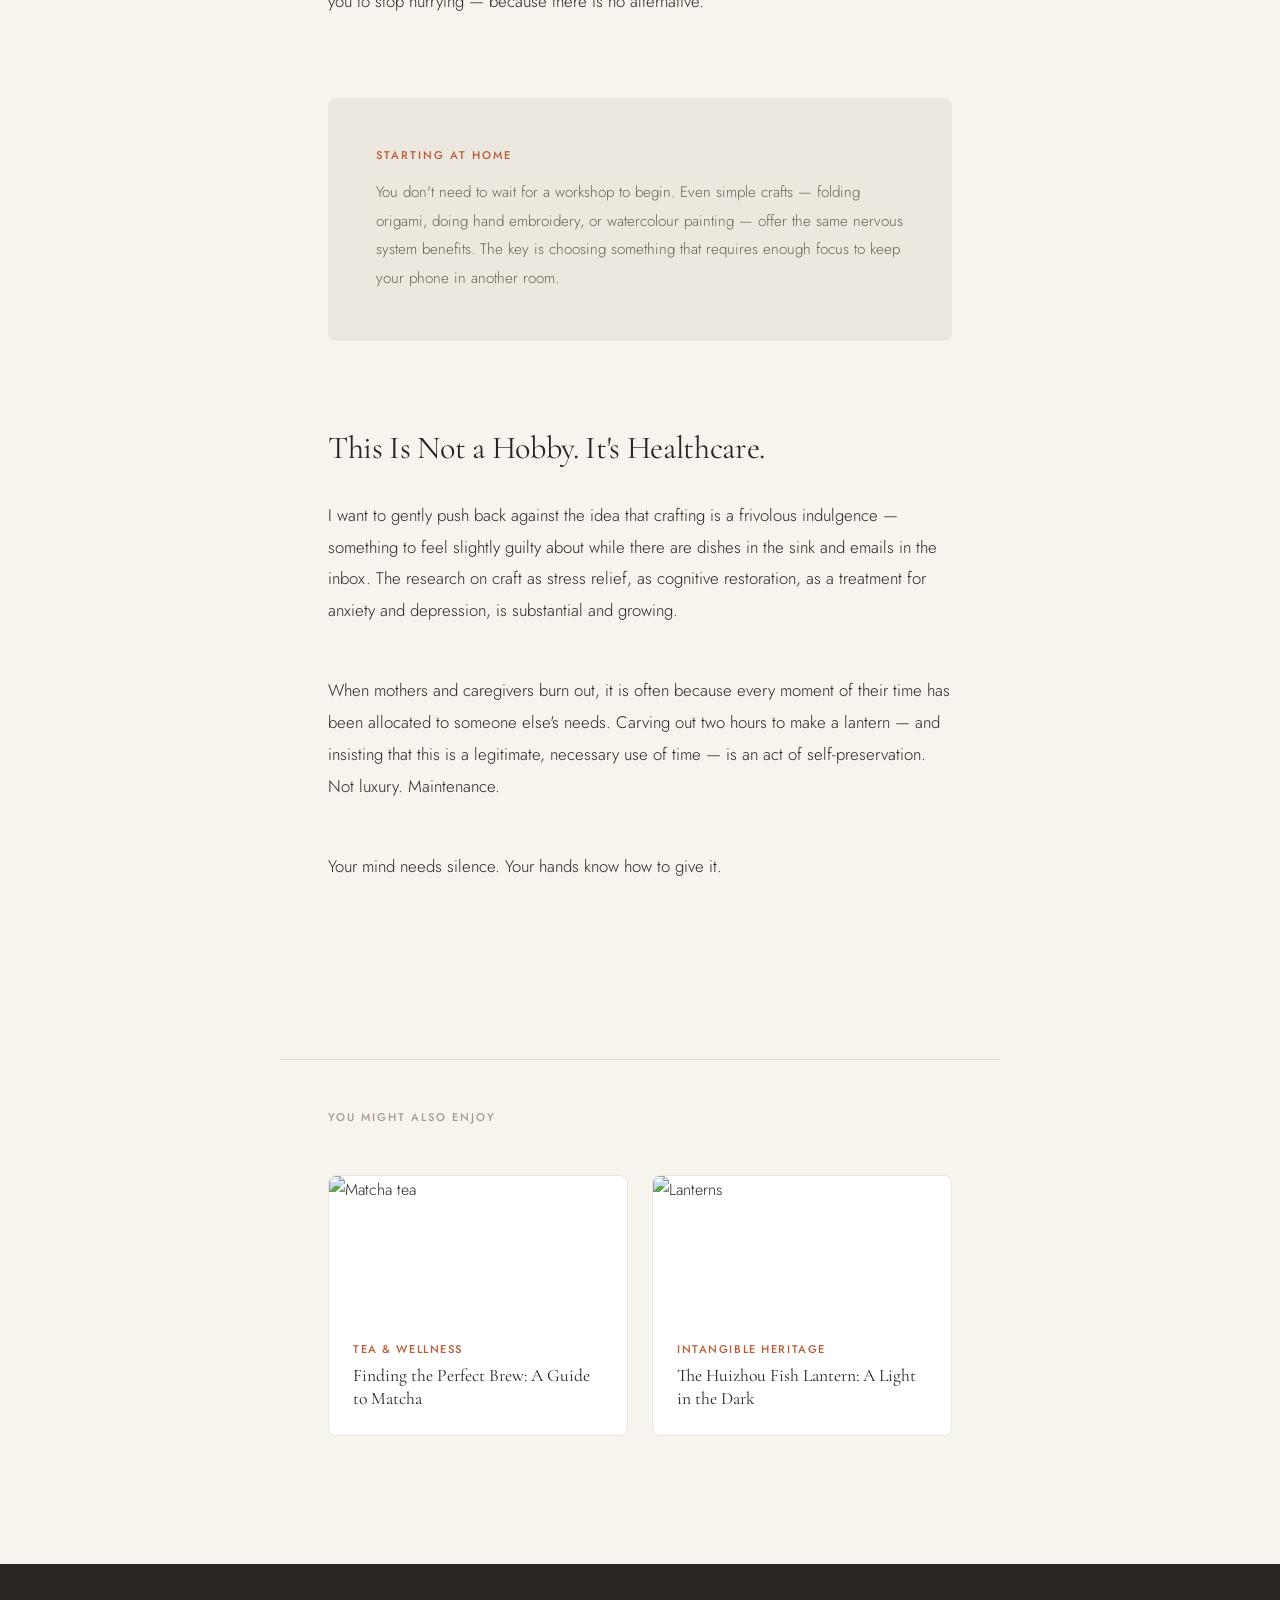
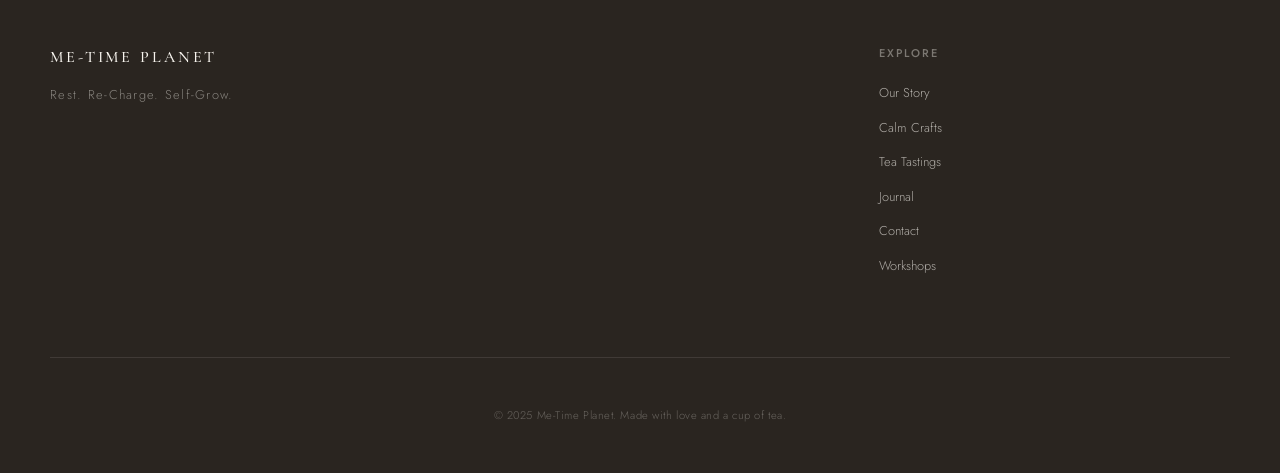
==== commit 8a185a10: "added the 'Contact' in page header, navigation and footer; updated images" ====
--- a/pages/article-crafting-focus.html
+++ b/pages/article-crafting-focus.html
@@ -21,6 +21,7 @@
         <a href="calm-crafts.html">Calm Crafts</a>
         <a href="tea-tastings.html">Tea Tastings</a>
         <a href="journal.html">Journal</a>
+        <a href="contact.html">Contact</a>
         <a href="workshops.html">Explore Workshops</a>
       </nav>
       <button class="nav-toggle" aria-label="Toggle menu" onclick="toggleMobileNav()">
@@ -32,6 +33,7 @@
       <a href="calm-crafts.html">Calm Crafts</a>
       <a href="tea-tastings.html">Tea Tastings</a>
       <a href="journal.html">Journal</a>
+      <a href="contact.html">Contact</a>
       <a href="workshops.html">Explore Workshops</a>
     </nav>
   </header>
@@ -146,6 +148,7 @@
           <a href="calm-crafts.html">Calm Crafts</a>
           <a href="tea-tastings.html">Tea Tastings</a>
           <a href="journal.html">Journal</a>
+          <a href="contact.html">Contact</a>
           <a href="workshops.html">Workshops</a>
         </div>
       </div>
